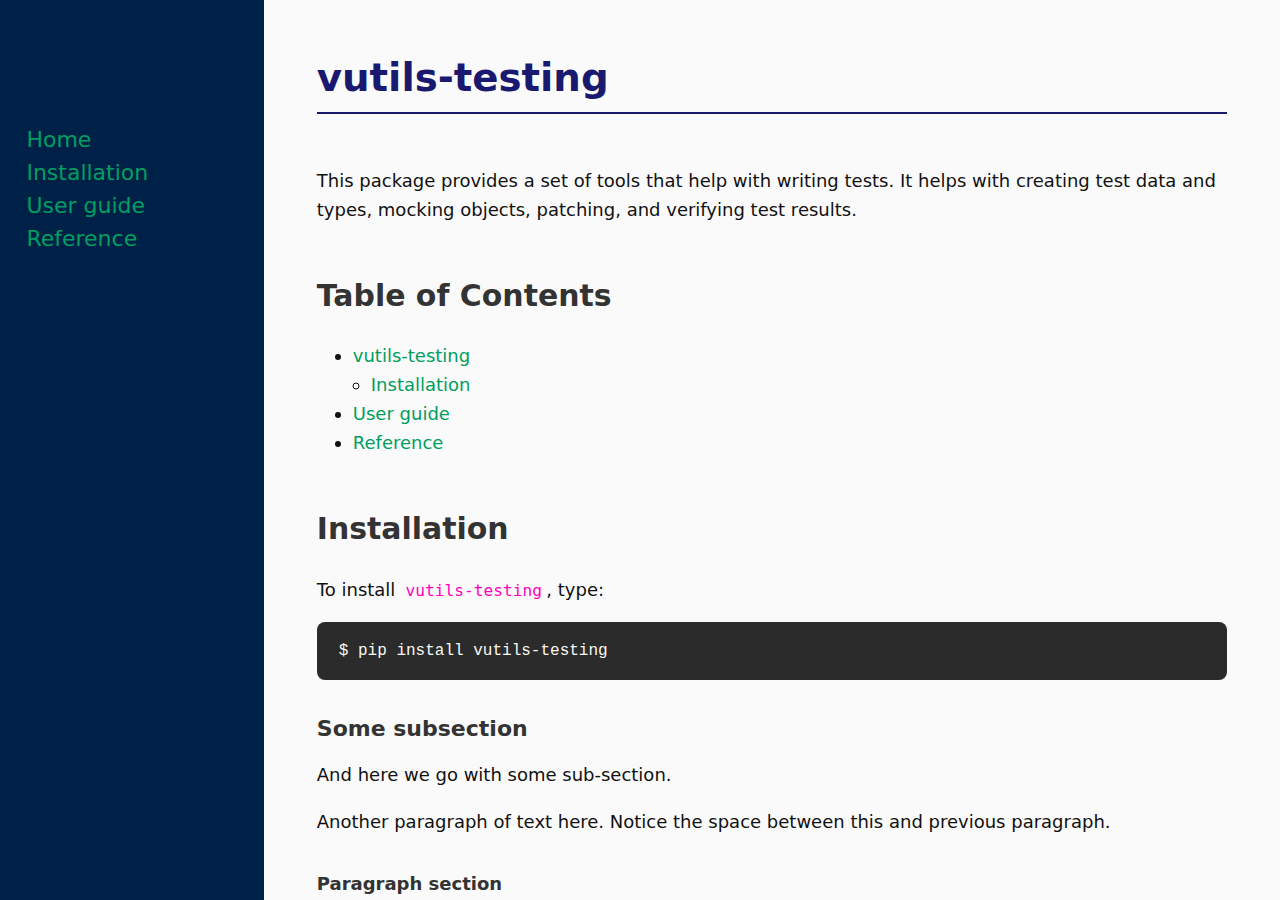
==== tests/visual/basic.html @ a825df2a "Add CSS files" ====
<!DOCTYPE html>
<html xmlns="http://www.w3.org/1999/xhtml" lang="en" data-content_root="./">
  <head>
    <meta charset="utf-8" />
    <meta http-equiv="content-language" content="en" />
    <meta http-equiv="content-type" content="text/html; charset=utf-8" />
    <meta name="author" content="Jiří Kučera" />
    <meta name="keywords" content="abcdoc, sample" />
    <meta name="description" content="abcdoc Template Sample" />
    <meta name="viewport" content="width=device-width, initial-scale=1.0" />
    <link rel="stylesheet" type="text/css" href="../../src/sphinx_abcdoc_theme/static/css/site.css" />
  </head>

  <body>
    <nav>
      <a href="#_vutils-testing">Home</a>
      <a href="#_installation">Installation</a>
      <a href="#">User guide</a>
      <a href="#">Reference</a>
    </nav>

    <main>
      <section id="_vutils-testing">
        <h1>vutils-testing</h1>
        <p>
          This package provides a set of tools that help with writing tests. It
          helps with creating test data and types, mocking objects, patching,
          and verifying test results.
        </p>
        <section>
          <h2>Table of Contents</h2>
          <ul>
            <li>
              <a href="#_vutils-testing">vutils-testing</a>
              <ul>
                <li><a href="#_installation">Installation</a></li>
              </ul>
            </li>
            <li><a href="#">User guide</a></li>
            <li><a href="#">Reference</a></li>
          </ul>
        </section>
        <section id="_installation">
          <h2>Installation</h2>
          <p>
            To install <code>vutils-testing</code>, type:
          </p>
          <pre><code>$ pip install vutils-testing</code></pre>
          <section id="_installation-sub">
            <h3>Some subsection</h3>
            <p>
              And here we go with some sub-section.
            </p>
            <p>
              Another paragraph of text here. Notice the space between this and
              previous paragraph.
            </p>
            <section id="_installation-sub-par">
              <h4>Paragraph section</h4>
              <p>
                Paragraph section text.
              </p>
              <ol>
                <li>Item</li>
                <li>Item</li>
                <li>
                  Item
                  <ol>
                    <li>Item</li>
                  </ol>
                </li>
                <li>Item</li>
              </ol>
            </section>
          </section>
        </section>
        <section id="_api">
          <h2><code class="remove-left-space">vutils.testing.mock</code> module</h2>
          <dl class="apidoc">
            <dt><code class="remove-left-space">make_mock()</code></dt>
            <dd>
              <p>Make a mockable object.</p>
              <h4>Signature</h4>
              <pre class="signature"><code>def make_mock(*args: <a href="#">object</a>, **kwargs: <a href="#">object</a>) -> <a href="#">unittest</a>.<a href="#">mock</a>.<a href="#">Mock</a></code></pre>
              <h4>Parameters</h4>
              <table>
                <thead>
                  <tr>
                    <th class="quarter-width">Name</th>
                    <th class="quarter-width">Type</th>
                    <th>Description</th>
                  </tr>
                </thead>
                <tbody>
                  <tr>
                    <td><code class="literal">*args</code></td>
                    <td><code class="literal"><a href="#">object</a></code></td>
                    <td>Positional arguments</td>
                  </tr>
                  <tr>
                    <td><code class="literal">**kwargs</code></td>
                    <td><code class="literal"><a href="#">object</a></code></td>
                    <td>Key-value arguments</td>
                  </tr>
                </tbody>
              </table>
              <h4>Returns</h4>
              <p>
                Returns the mock object (<code class="literal"><a href="#">unittest</a>.<a href="#">mock</a>.<a href="#">Mock</a></code>).
              </p>
              <h4>Raises</h4>
              <ul>
                <li><code class="literal">AssertionError</code> when checks fail</li>
              </ul>
              <h4>Description</h4>
              <p>
                Some detailed description.
              </p>
            </dd>
          </dl>
        </section>
      </section>
      <footer>
        <a class="button button-arrow-fix" href="#"><span class="arrow-fix right-spacer">&#x25C0;</span>Previous</a>
        <div class="small footer-space-between">
          &#169; Copyright 2021-2024, Jiří Kučera.<br/>
          Build with <a href="#">Sphinx</a> using the <a href="#">abcdoc</a>
          theme.
        </div>
        <a class="button button-arrow-fix" href="#">Next<span class="arrow-fix left-spacer">&#x25B6;</span></a>
      </footer>
    </main>
  </body>
</html>
---- src/sphinx_abcdoc_theme/static/css/site.css ----
/*
 * File:    ./src/sphinx_abcdoc_theme/static/css/site.css
 * Author:  Jiří Kučera <sanczes AT gmail.com>
 * Date:    2024-11-13 01:44:28 +0100
 * Project: abcdoc
 * Brief:   Main style sheet.
 * 
 * SPDX-License-Identifier: MIT
 */

@import url(normalize.css);
@import url(params.css);
@import url(base.css);
@import url(layout.css);
@import url(navbar.css);
@import url(content.css);
@import url(components.css);
@import url(colors.css);
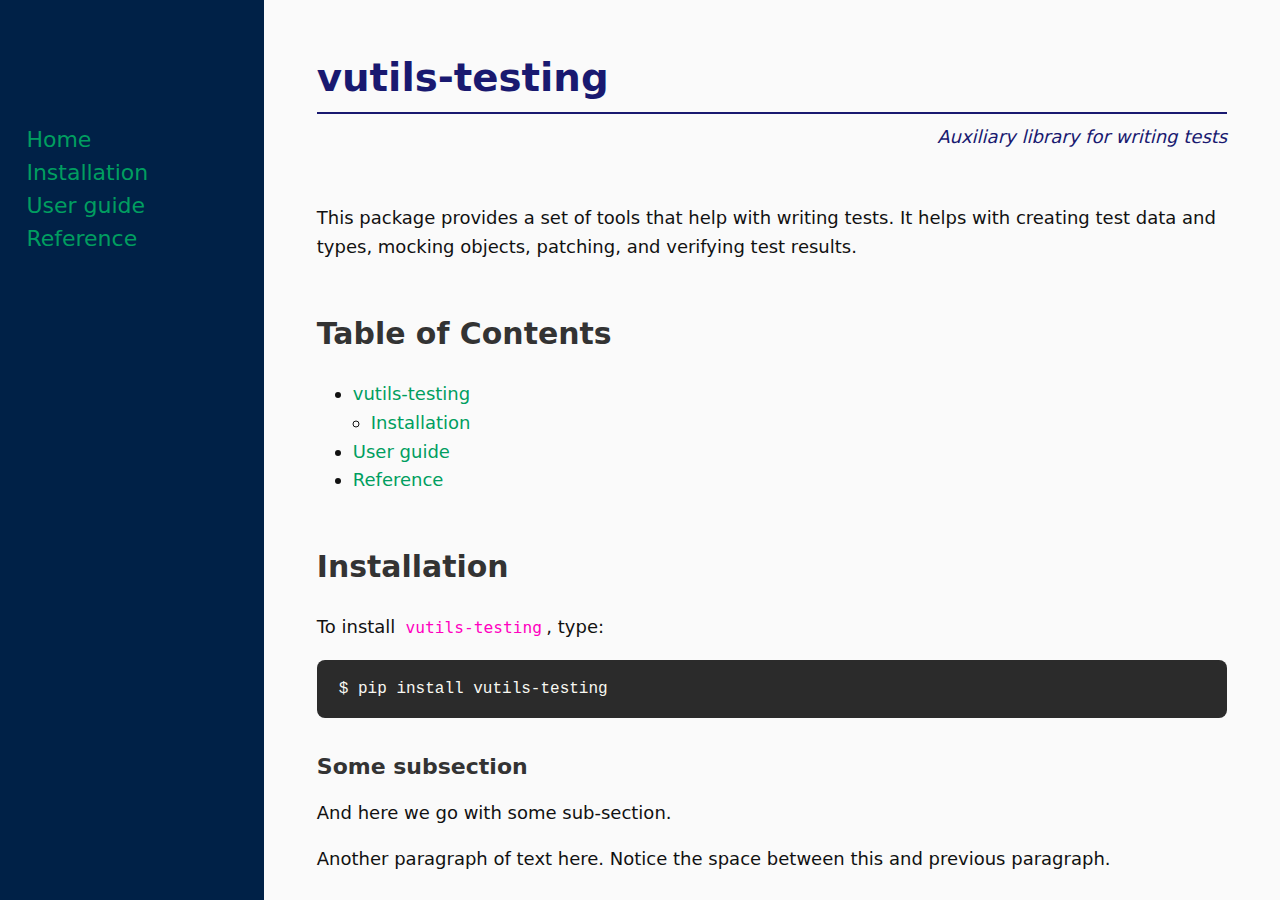
==== commit bcf5d765: "CSS: Right quotation & header links" ====
--- a/tests/visual/basic.html
+++ b/tests/visual/basic.html
@@ -21,14 +21,17 @@
 
     <main>
       <section id="_vutils-testing">
-        <h1>vutils-testing</h1>
+        <h1>vutils-testing<a class="headerlink" href="#_vutils-testing">&#x00B6;</a></h1>
+        <div class="right-quote">
+          Auxiliary library for writing tests
+        </div>
         <p>
           This package provides a set of tools that help with writing tests. It
           helps with creating test data and types, mocking objects, patching,
           and verifying test results.
         </p>
         <section>
-          <h2>Table of Contents</h2>
+          <h2>Table of Contents<a class="headerlink" href="#">&#x00B6;</a></h2>
           <ul>
             <li>
               <a href="#_vutils-testing">vutils-testing</a>
@@ -41,13 +44,13 @@
           </ul>
         </section>
         <section id="_installation">
-          <h2>Installation</h2>
+          <h2>Installation<a class="headerlink" href="#">&#x00B6;</a></h2>
           <p>
             To install <code>vutils-testing</code>, type:
           </p>
           <pre><code>$ pip install vutils-testing</code></pre>
           <section id="_installation-sub">
-            <h3>Some subsection</h3>
+            <h3>Some subsection<a class="headerlink" href="#">&#x00B6;</a></h3>
             <p>
               And here we go with some sub-section.
             </p>
@@ -56,7 +59,7 @@
               previous paragraph.
             </p>
             <section id="_installation-sub-par">
-              <h4>Paragraph section</h4>
+              <h4>Paragraph section<a class="headerlink" href="#">&#x00B6;</a></h4>
               <p>
                 Paragraph section text.
               </p>
@@ -75,9 +78,9 @@
           </section>
         </section>
         <section id="_api">
-          <h2><code class="remove-left-space">vutils.testing.mock</code> module</h2>
+          <h2><code class="remove-left-space">vutils.testing.mock</code> module<a class="headerlink" href="#">&#x00B6;</a></h2>
           <dl class="apidoc">
-            <dt><code class="remove-left-space">make_mock()</code></dt>
+            <dt><code class="remove-left-space">make_mock()</code><a class="headerlink" href="#">&#x00B6;</a></dt>
             <dd>
               <p>Make a mockable object.</p>
               <h4>Signature</h4>
@@ -93,12 +96,12 @@
                 </thead>
                 <tbody>
                   <tr>
-                    <td><code class="literal">*args</code></td>
+                    <td><code class="literal">*args</code><a class="headerlink" href="#">&#x00B6;</a></td>
                     <td><code class="literal"><a href="#">object</a></code></td>
                     <td>Positional arguments</td>
                   </tr>
                   <tr>
-                    <td><code class="literal">**kwargs</code></td>
+                    <td><code class="literal">**kwargs</code><a class="headerlink" href="#">&#x00B6;</a></td>
                     <td><code class="literal"><a href="#">object</a></code></td>
                     <td>Key-value arguments</td>
                   </tr>
@@ -110,7 +113,38 @@
               </p>
               <h4>Raises</h4>
               <ul>
-                <li><code class="literal">AssertionError</code> when checks fail</li>
+                <li><code class="literal"><a href="#">AssertionError</a></code> when checks fail</li>
+              </ul>
+              <h4>Description</h4>
+              <p>
+                Some detailed description.
+              </p>
+            </dd>
+            <dt><code class="remove-left-space">make_callable()</code><a class="headerlink" href="#">&#x00B6;</a></dt>
+            <dd>
+              <p>
+                Make a callable object.
+              </p>
+              <h4>Signature</h4>
+              <pre class="signature"><code>def make_callable(*args: <a href="#">object</a>, **kwargs: <a href="#">object</a>) -> <a href="#">unittest</a>.<a href="#">mock</a>.<a href="#">Mock</a></code></pre>
+              <h4>Parameters</h4>
+              <dl class="parameters">
+                <dt><code class="literal remove-left-space">*args: <a href="#">object</a></code><a class="headerlink" href="#">&#x00B6;</a></dt>
+                <dd>
+                  <p>Positional arguments</p>
+                </dd>
+                <dt><code class="literal remove-left-space">**kwargs: <a href="#">object</a></code><a class="headerlink" href="#">&#x00B6;</a></dt>
+                <dd>
+                  <p>Key-value arguments</p>
+                </dd>
+              </dl>
+              <h4>Returns</h4>
+              <p>
+                Returns the mock object (<code class="literal"><a href="#">unittest</a>.<a href="#">mock</a>.<a href="#">Mock</a></code>).
+              </p>
+              <h4>Raises</h4>
+              <ul>
+                <li><code class="literal"><a href="#">AssertionError</a></code> when checks fail</li>
               </ul>
               <h4>Description</h4>
               <p>
--- a/src/sphinx_abcdoc_theme/static/css/site.css
+++ b/src/sphinx_abcdoc_theme/static/css/site.css
@@ -15,4 +15,3 @@
 @import url(navbar.css);
 @import url(content.css);
 @import url(components.css);
-@import url(colors.css);
